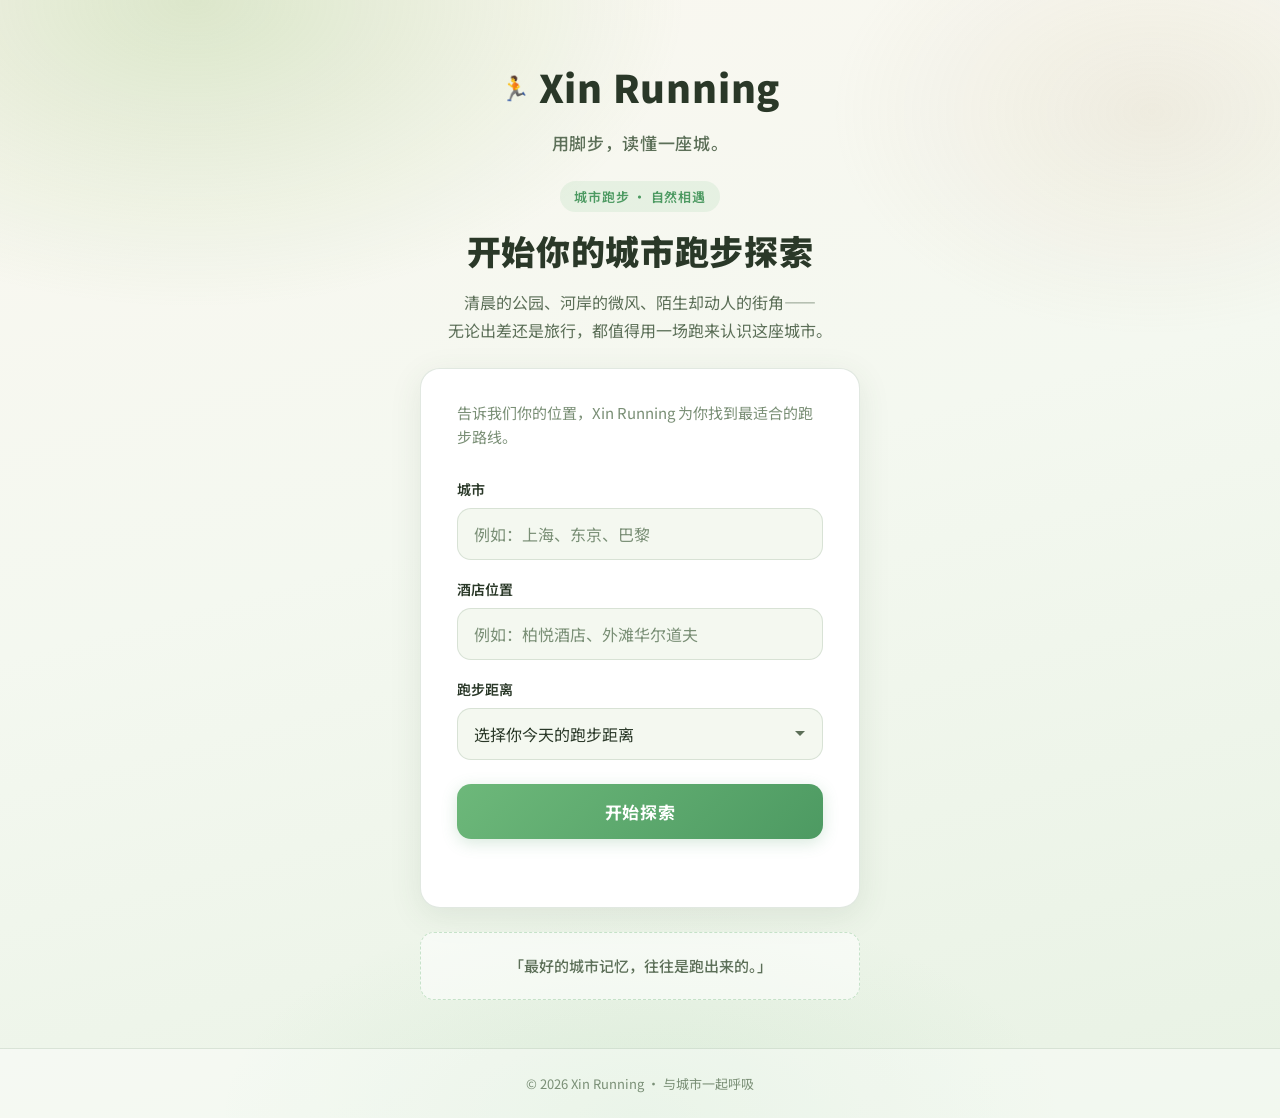
==== index.html @ 5ef66eb4 "Initial commit" ====
<!DOCTYPE html>
<html lang="zh-CN">
<head>
  <meta charset="UTF-8">
  <meta name="viewport" content="width=device-width, initial-scale=1.0">
  <title>Xin Running — 跑向城市</title>
  <link rel="stylesheet" href="styles.css">
  <link rel="preconnect" href="https://fonts.googleapis.com">
  <link rel="preconnect" href="https://fonts.gstatic.com" crossorigin>
  <link href="https://fonts.googleapis.com/css2?family=Noto+Sans+SC:wght@400;500;600;700;900&display=swap" rel="stylesheet">
</head>
<body>
  <div class="page">
    <div class="page-glow" aria-hidden="true"></div>

    <header class="header">
      <div class="logo">
        <span class="logo-mark" aria-hidden="true">🏃</span>
        Xin Running
      </div>
      <p class="slogan">用脚步，读懂一座城。</p>
    </header>

    <main class="main">
      <section class="hero">
        <p class="hero-eyebrow">城市跑步 · 自然相遇</p>
        <h1 class="hero-title">开始你的城市跑步探索</h1>
        <p class="hero-lead">
          清晨的公园、河岸的微风、陌生却动人的街角——<br>
          无论出差还是旅行，都值得用一场跑来认识这座城市。
        </p>
      </section>

      <section class="hero-card">
        <p class="hero-card-intro">告诉我们你的位置，Xin Running 为你找到最适合的跑步路线。</p>

        <form id="explore-form" class="explore-form" action="results.html" method="get" novalidate>
          <div class="form-group">
            <label for="city">城市</label>
            <input
              type="text"
              id="city"
              name="city"
              placeholder="例如：上海、东京、巴黎"
              autocomplete="address-level2"
              required
            >
          </div>

          <div class="form-group">
            <label for="hotel">酒店位置</label>
            <input
              type="text"
              id="hotel"
              name="hotel"
              placeholder="例如：柏悦酒店、外滩华尔道夫"
              autocomplete="off"
              required
            >
          </div>

          <div class="form-group">
            <label for="distance">跑步距离</label>
            <select id="distance" name="distance" required>
              <option value="" disabled selected>选择你今天的跑步距离</option>
              <option value="short">轻松跑 — 3 公里以内</option>
              <option value="medium">日常跑 — 3 至 7 公里</option>
              <option value="long">长距离 — 7 至 12 公里</option>
              <option value="marathon">备马训练 — 12 公里以上</option>
            </select>
          </div>

          <button type="submit" class="btn-start">开始探索</button>
        </form>

        <p id="form-message" class="form-message" aria-live="polite"></p>
      </section>

      <blockquote class="hero-quote">
        <p>「最好的城市记忆，往往是跑出来的。」</p>
      </blockquote>
    </main>

    <footer class="footer">
      <p>&copy; 2026 Xin Running · 与城市一起呼吸</p>
    </footer>
  </div>

  <script src="script.js"></script>
</body>
</html>
---- styles.css ----
*,
*::before,
*::after {
  box-sizing: border-box;
  margin: 0;
  padding: 0;
}

:root {
  --color-bg: #f4f8f0;
  --color-bg-warm: #faf7f0;
  --color-bg-card: #ffffff;
  --color-border: rgba(90, 130, 90, 0.18);
  --color-text: #2a3828;
  --color-text-muted: #5c6f58;
  --color-text-soft: #7a8f76;
  --color-accent: #4d9a62;
  --color-accent-light: #6db87a;
  --color-accent-hover: #3d8550;
  --color-accent-glow: rgba(77, 154, 98, 0.22);
  --color-accent-bg: rgba(109, 184, 122, 0.12);
  --color-leaf: #8fbc6a;
  --color-earth: #c4a882;
  --color-error: #d4654a;
  --color-error-bg: rgba(212, 101, 74, 0.1);
  --font-family: "Noto Sans SC", "PingFang SC", "Microsoft YaHei", sans-serif;
  --radius: 14px;
  --radius-lg: 20px;
  --shadow-soft: 0 4px 24px rgba(60, 90, 60, 0.08);
  --shadow-card: 0 8px 32px rgba(60, 90, 60, 0.1);
  --transition: 0.22s ease;
}

html {
  font-size: 16px;
}

body {
  font-family: var(--font-family);
  background-color: var(--color-bg);
  color: var(--color-text);
  min-height: 100vh;
  line-height: 1.65;
  -webkit-font-smoothing: antialiased;
}

.page {
  position: relative;
  min-height: 100vh;
  display: flex;
  flex-direction: column;
  background:
    linear-gradient(165deg, var(--color-bg-warm) 0%, var(--color-bg) 45%, #e8f2e4 100%);
  overflow-x: hidden;
}

.page-glow {
  position: absolute;
  inset: 0;
  pointer-events: none;
  background:
    radial-gradient(ellipse 70% 50% at 15% 0%, rgba(143, 188, 106, 0.28) 0%, transparent 55%),
    radial-gradient(ellipse 50% 40% at 90% 10%, rgba(196, 168, 130, 0.15) 0%, transparent 50%),
    radial-gradient(ellipse 60% 35% at 50% 100%, rgba(109, 184, 122, 0.12) 0%, transparent 55%);
}

.header {
  position: relative;
  text-align: center;
  padding: 2.75rem 1.5rem 1.5rem;
}

.logo {
  display: inline-flex;
  align-items: center;
  gap: 0.5rem;
  font-size: 2rem;
  font-weight: 900;
  letter-spacing: 0.02em;
  color: var(--color-text);
}

.logo-mark {
  font-size: 1.5rem;
  line-height: 1;
}

.slogan {
  margin-top: 0.625rem;
  font-size: 1.0625rem;
  font-weight: 500;
  color: var(--color-text-muted);
  letter-spacing: 0.04em;
}

.main {
  position: relative;
  flex: 1;
  display: flex;
  flex-direction: column;
  align-items: center;
  padding: 0 1.5rem 3rem;
  gap: 1.5rem;
}

.hero {
  width: 100%;
  max-width: 520px;
  text-align: center;
}

.hero-eyebrow {
  display: inline-block;
  padding: 0.3rem 0.875rem;
  font-size: 0.8125rem;
  font-weight: 600;
  color: var(--color-accent);
  background: var(--color-accent-bg);
  border-radius: 999px;
  letter-spacing: 0.06em;
}

.hero-title {
  margin-top: 1rem;
  font-size: 1.75rem;
  font-weight: 900;
  letter-spacing: 0.02em;
  line-height: 1.35;
  color: var(--color-text);
}

.hero-lead {
  margin-top: 0.875rem;
  font-size: 1rem;
  color: var(--color-text-muted);
  line-height: 1.75;
}

.hero-card {
  width: 100%;
  max-width: 440px;
  background: var(--color-bg-card);
  border: 1px solid var(--color-border);
  border-radius: var(--radius-lg);
  padding: 1.75rem;
  box-shadow: var(--shadow-card);
}

.hero-card-intro {
  font-size: 0.9375rem;
  color: var(--color-text-soft);
  line-height: 1.65;
  padding-bottom: 0.25rem;
}

.explore-form {
  margin-top: 1.5rem;
  display: flex;
  flex-direction: column;
  gap: 1.125rem;
}

.form-group {
  display: flex;
  flex-direction: column;
  gap: 0.4375rem;
}

.form-group label {
  font-size: 0.875rem;
  font-weight: 600;
  color: var(--color-text);
}

.form-group input,
.form-group select {
  width: 100%;
  padding: 0.8125rem 1rem;
  font-family: inherit;
  font-size: 1rem;
  color: var(--color-text);
  background: var(--color-bg);
  border: 1.5px solid var(--color-border);
  border-radius: var(--radius);
  outline: none;
  transition: border-color var(--transition), box-shadow var(--transition), background var(--transition);
  appearance: none;
}

.form-group select {
  cursor: pointer;
  background-image: url("data:image/svg+xml,%3Csvg xmlns='http://www.w3.org/2000/svg' width='12' height='12' viewBox='0 0 12 12'%3E%3Cpath fill='%235c6f58' d='M6 8L1 3h10z'/%3E%3C/svg%3E");
  background-repeat: no-repeat;
  background-position: right 1rem center;
  padding-right: 2.5rem;
}

.form-group input::placeholder {
  color: var(--color-text-soft);
}

.form-group input:focus,
.form-group select:focus {
  border-color: var(--color-accent-light);
  background: #fff;
  box-shadow: 0 0 0 3px var(--color-accent-glow);
}

.form-group input.invalid,
.form-group select.invalid {
  border-color: var(--color-error);
  background: var(--color-error-bg);
  box-shadow: 0 0 0 3px rgba(212, 101, 74, 0.15);
}

.btn-start {
  margin-top: 0.375rem;
  width: 100%;
  padding: 0.9375rem 1.5rem;
  font-family: inherit;
  font-size: 1.0625rem;
  font-weight: 700;
  letter-spacing: 0.04em;
  color: #fff;
  background: linear-gradient(135deg, var(--color-accent-light) 0%, var(--color-accent) 100%);
  border: none;
  border-radius: var(--radius);
  cursor: pointer;
  box-shadow: 0 4px 16px var(--color-accent-glow);
  transition: transform var(--transition), box-shadow var(--transition), filter var(--transition);
}

.btn-start:hover {
  filter: brightness(1.05);
  box-shadow: 0 6px 24px rgba(77, 154, 98, 0.32);
}

.btn-start:active {
  transform: scale(0.98);
}

.btn-start:disabled {
  opacity: 0.6;
  cursor: not-allowed;
  transform: none;
}

.form-message {
  margin-top: 1rem;
  font-size: 0.875rem;
  text-align: center;
  min-height: 1.25rem;
  color: var(--color-text-soft);
  transition: color var(--transition);
}

.form-message.success {
  color: var(--color-accent);
}

.form-message.error {
  color: var(--color-error);
}

.hero-quote {
  width: 100%;
  max-width: 440px;
  padding: 1.25rem 1.5rem;
  text-align: center;
  border-left: none;
  background: rgba(255, 255, 255, 0.55);
  border: 1px dashed rgba(109, 184, 122, 0.35);
  border-radius: var(--radius);
}

.hero-quote p {
  font-size: 0.9375rem;
  font-weight: 500;
  color: var(--color-text-muted);
  font-style: normal;
  line-height: 1.7;
}

.footer {
  position: relative;
  text-align: center;
  padding: 1.5rem;
  font-size: 0.8125rem;
  color: var(--color-text-soft);
  border-top: 1px solid var(--color-border);
  background: rgba(255, 255, 255, 0.4);
}

@media (min-width: 640px) {
  .header {
    padding-top: 3.5rem;
  }

  .logo {
    font-size: 2.375rem;
  }

  .hero-title {
    font-size: 2.125rem;
  }

  .hero-card {
    padding: 2rem 2.25rem;
  }
}
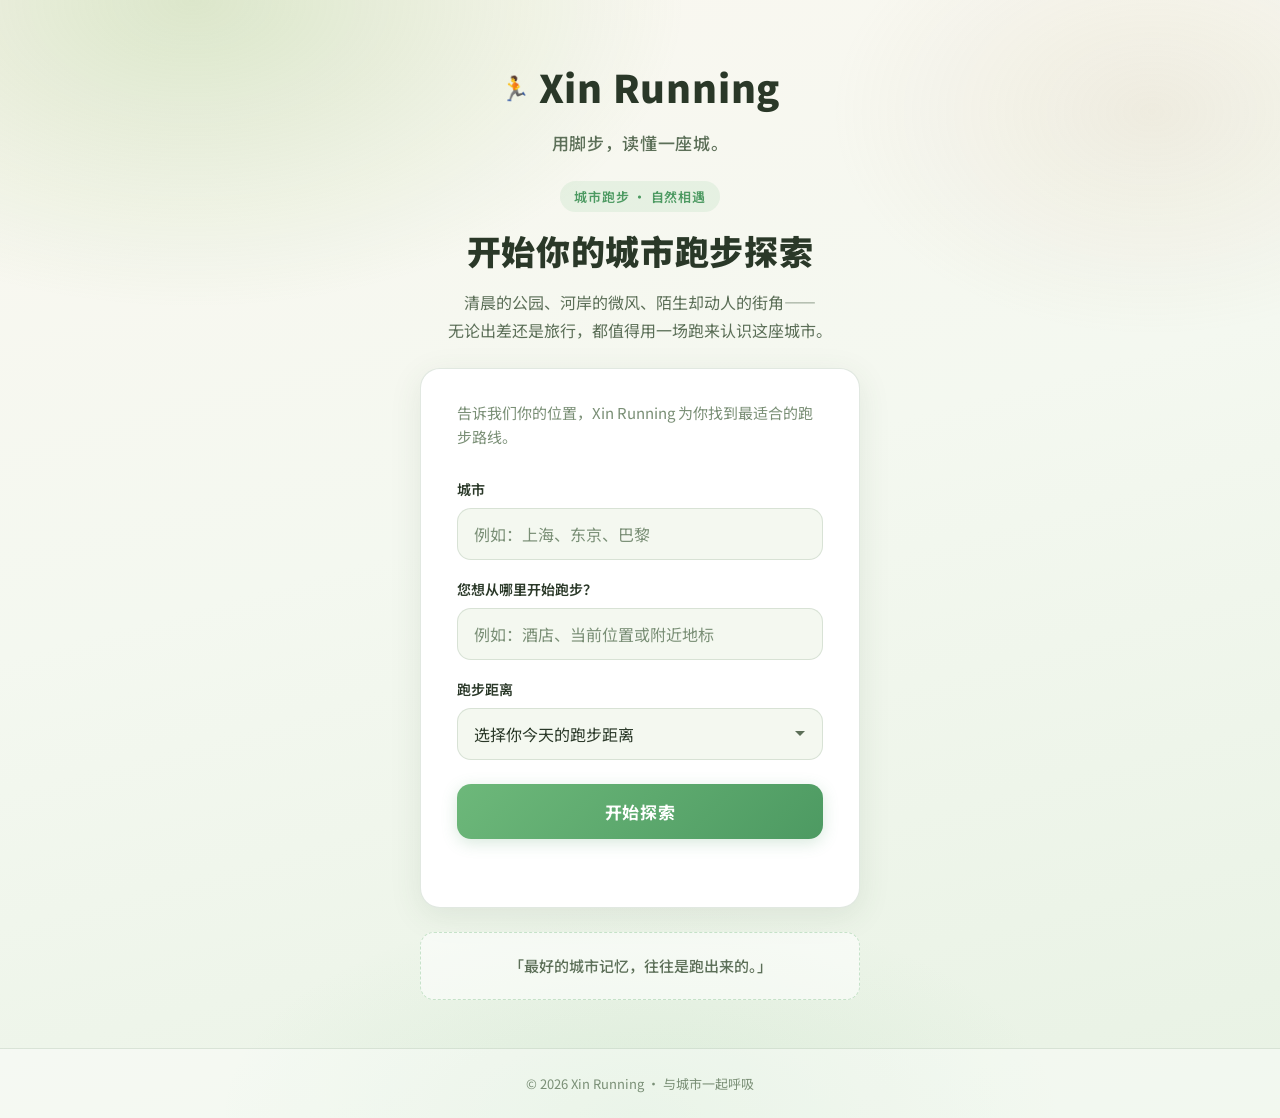
==== commit 3e45ede0: "Update start location text" ====
--- a/index.html
+++ b/index.html
@@ -48,15 +48,16 @@
           </div>
 
           <div class="form-group">
-            <label for="hotel">酒店位置</label>
-            <input
-              type="text"
-              id="hotel"
-              name="hotel"
-              placeholder="例如：柏悦酒店、外滩华尔道夫"
-              autocomplete="off"
-              required
-            >
+            <label for="hotel">您想从哪里开始跑步？</label>
+
+<input
+  type="text"
+  id="hotel"
+  name="hotel"
+  placeholder="例如：酒店、当前位置或附近地标"
+  autocomplete="off"
+  required
+>
           </div>
 
           <div class="form-group">
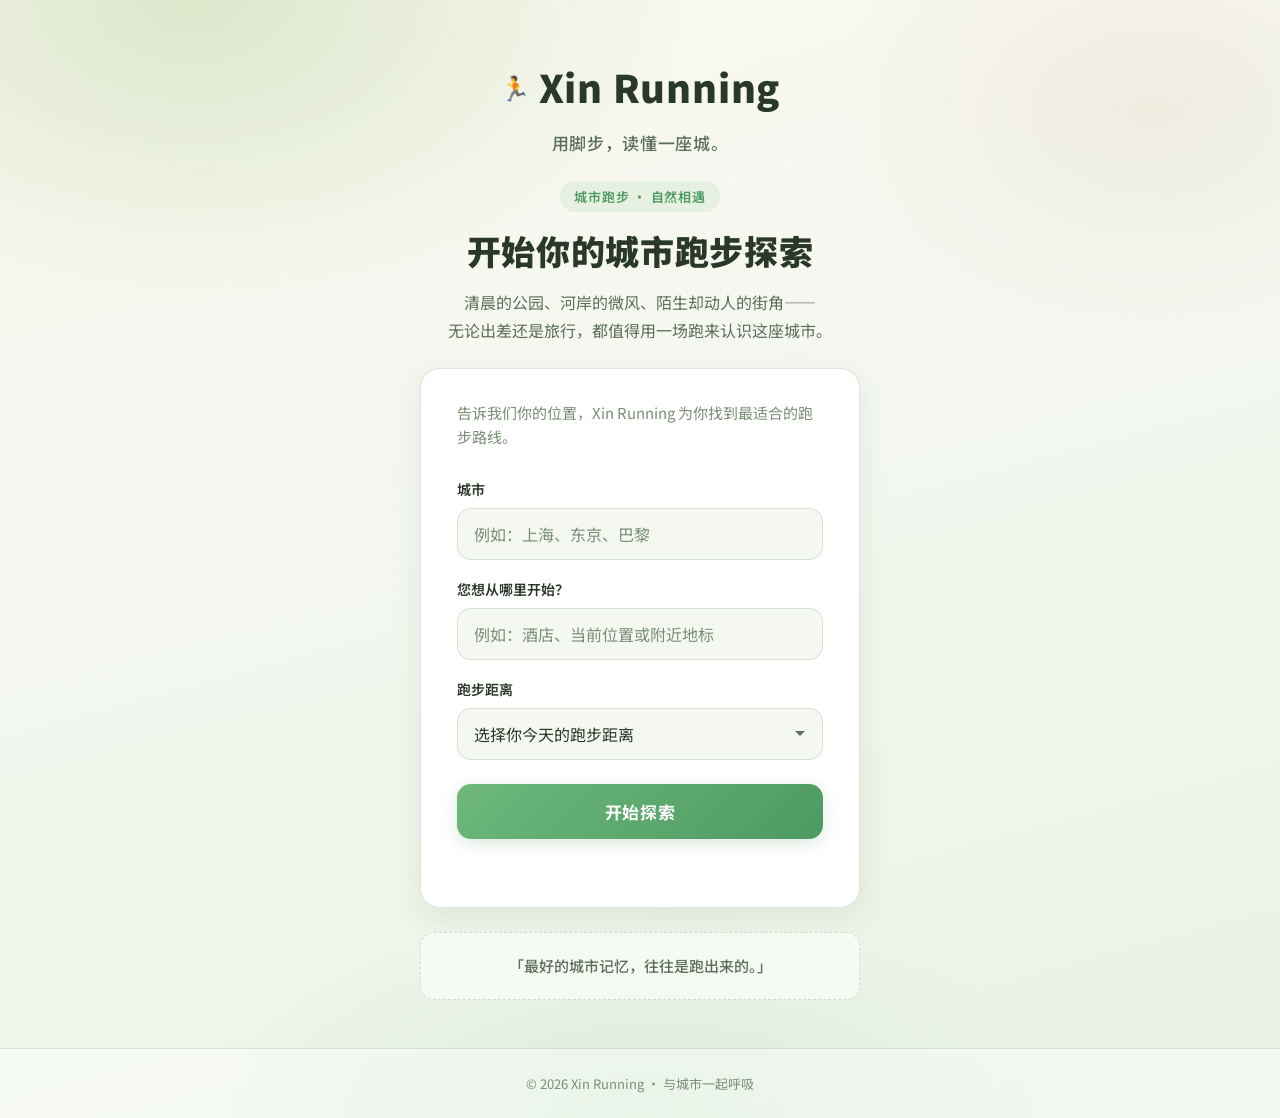
==== commit e96ce404: "update start location text" ====
--- a/index.html
+++ b/index.html
@@ -48,7 +48,8 @@
           </div>
 
           <div class="form-group">
-            <label for="hotel">您想从哪里开始跑步？</label>
+            <label for="hotel">您想从哪里开始？</label>
+        
 
 <input
   type="text"
